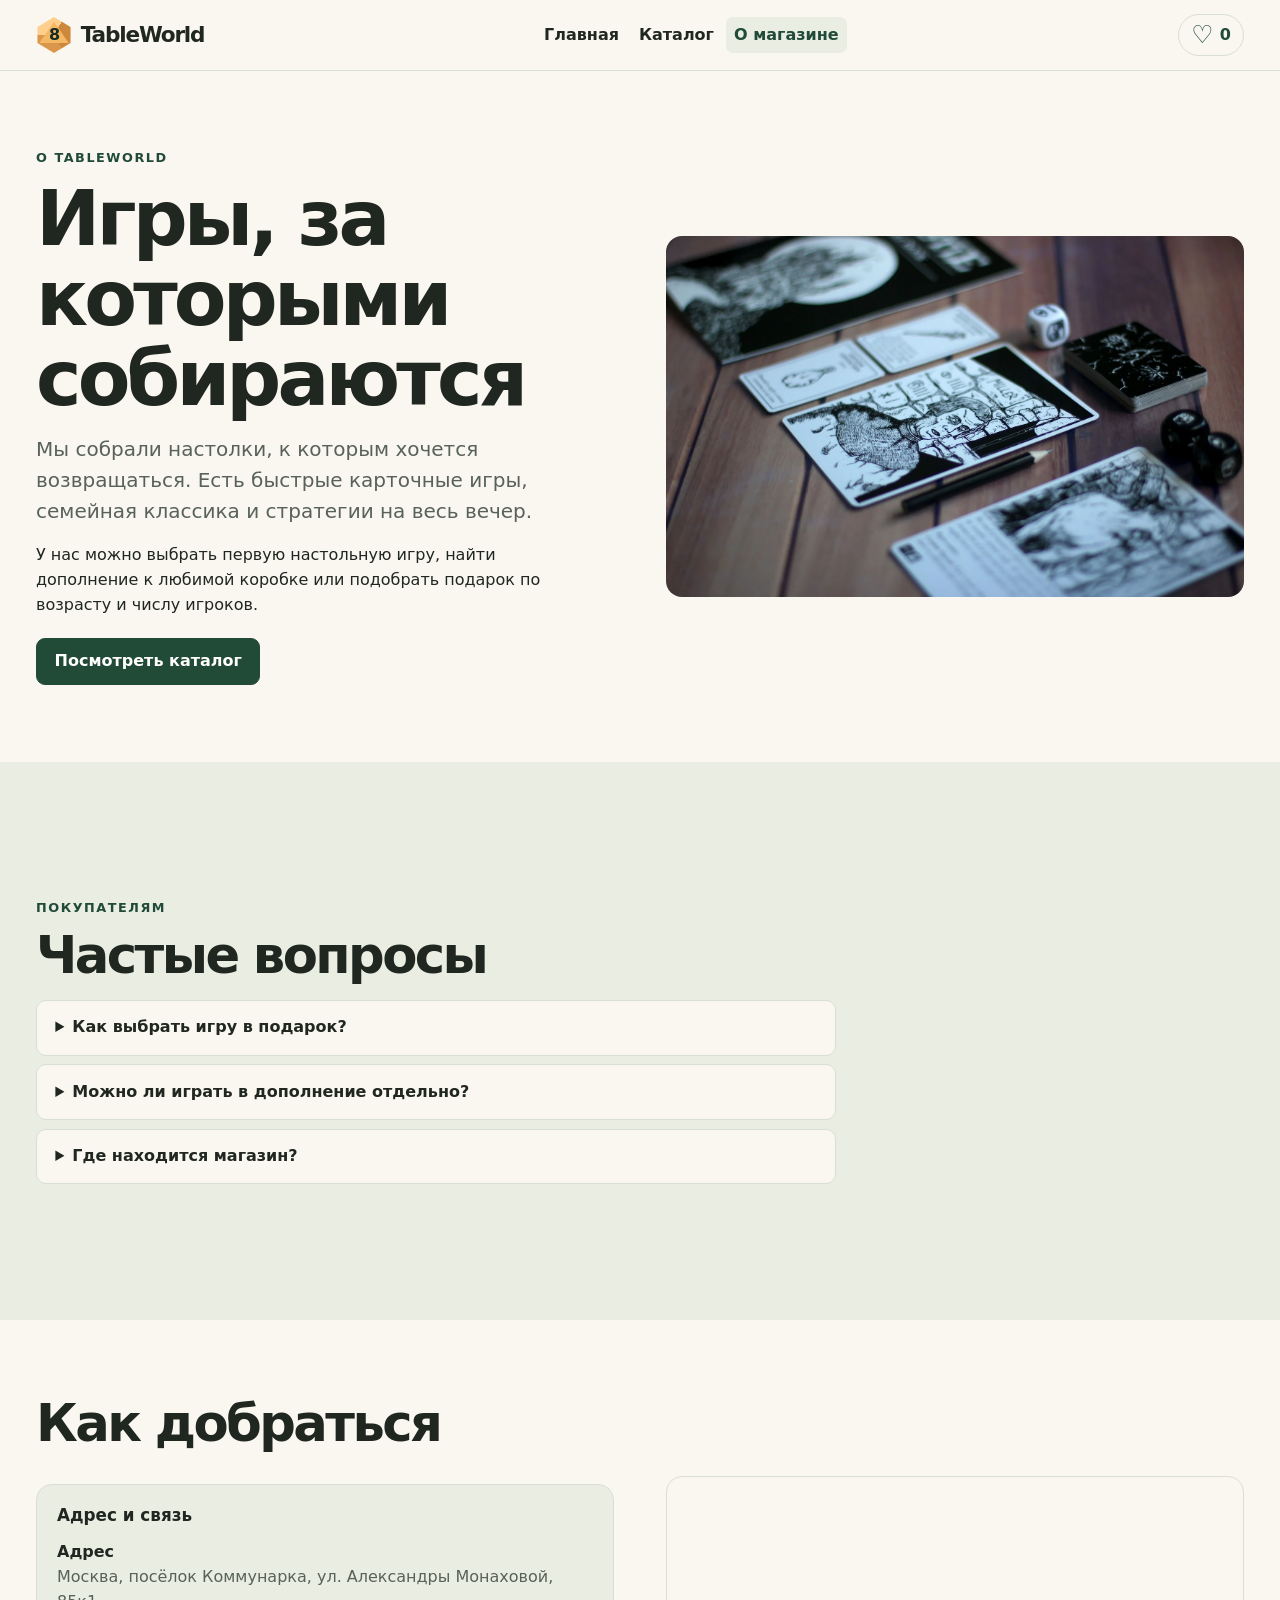
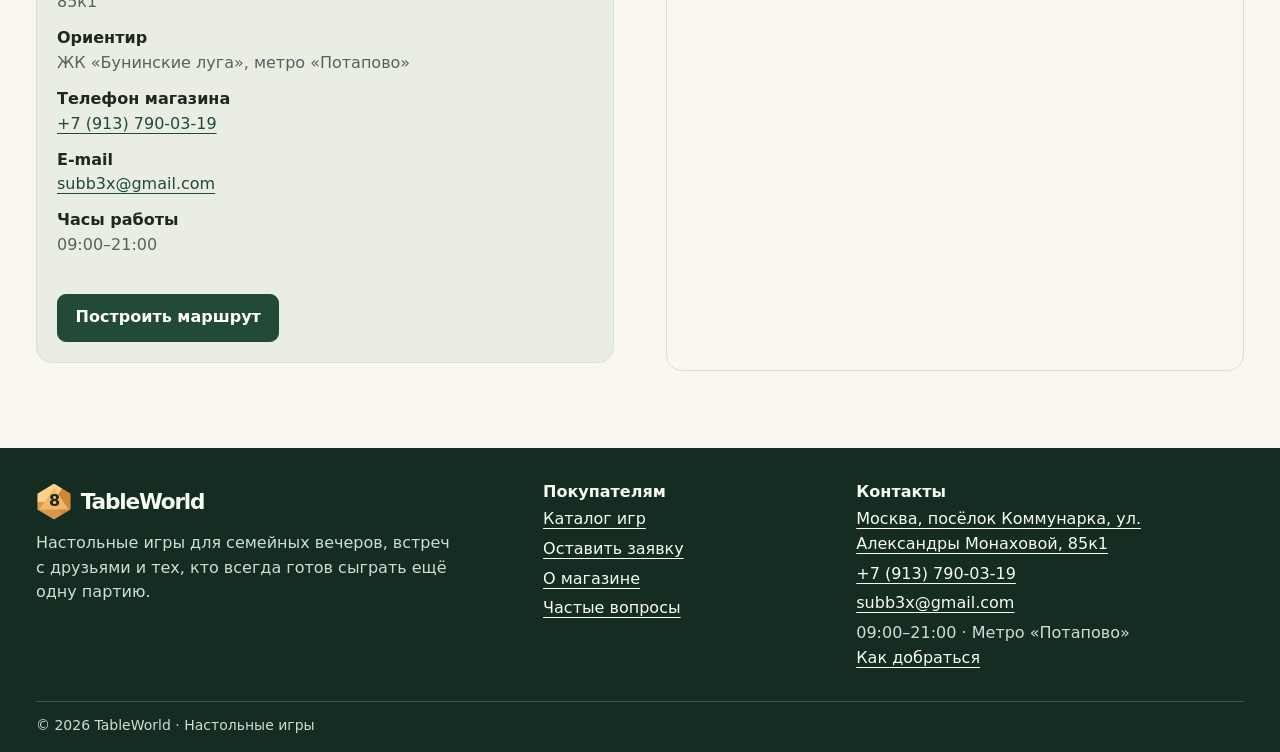
==== about.html @ c9aa9580 "Initial commit" ====
<!DOCTYPE html>
<html lang="ru">
<head>
  <meta charset="UTF-8">
  <meta name="viewport" content="width=device-width, initial-scale=1.0">
  <title>О магазине — TableWorld</title>
  <meta name="description" content="TableWorld — магазин настольных игр в Коммунарке.">
  <link rel="stylesheet" href="css/style.css">
  <link rel="stylesheet" href="css/responsive.css">
  <script src="js/products.js" defer></script>
  <script src="js/main.js" defer></script>
</head>
<body>
  <header class="site-header">
    <div class="wrap header-row">
      <a class="brand" href="index.html"><span class="brand-mark" aria-hidden="true">8</span>TableWorld</a>
      <nav class="site-nav" aria-label="Основная навигация">
        <a href="index.html">Главная</a>
        <a href="catalog.html">Каталог</a>
        <a href="about.html" aria-current="page">О магазине</a>
      </nav>
      <a class="favorites-link" href="catalog.html?favorites=1" aria-label="Избранное"><span aria-hidden="true">♡</span><span data-favorite-count>0</span></a>
    </div>
  </header>
  <main>
    <section class="wrap section split intro-screen">
      <div>
        <p class="eyebrow">О TableWorld</p>
        <h1>Игры, за которыми собираются</h1>
        <p class="lead">Мы собрали настолки, к которым хочется возвращаться. Есть быстрые карточные игры, семейная классика и стратегии на весь вечер.</p>
        <p>У нас можно выбрать первую настольную игру, найти дополнение к любимой коробке или подобрать подарок по возрасту и числу игроков.</p>
        <a class="button" href="catalog.html">Посмотреть каталог</a>
      </div>
      <img class="feature-photo" src="images/hero.webp" width="1200" height="800" alt="Игральные кости и блокноты на столе">
    </section>
    <section class="band" id="faq">
      <div class="wrap section info-screen">
        <p class="eyebrow">Покупателям</p>
        <h2>Частые вопросы</h2>
        <div class="faq">
          <details><summary>Как выбрать игру в подарок?</summary><p>Начните с возраста, количества игроков и времени партии. Для семейного вечера подойдут «Каркассон» и Ticket to Ride, для большой компании — «Кодовые имена» или «Саботёр».</p></details>
          <details><summary>Можно ли играть в дополнение отдельно?</summary><p>Дополнения «Манчкин 2» и «Манчкин 3» требуют базовой игры. У самостоятельных вариаций, например «Монополия: Сделка», есть собственные правила и комплект карт.</p></details>
          <details><summary>Где находится магазин?</summary><p>В Коммунарке, рядом с метро «Потапово». Точный адрес и схема проезда есть в разделе <a href="#contacts">«Как добраться»</a>.</p></details>
        </div>
      </div>
    </section>
    <section class="wrap section" id="contacts">
      <div class="section-heading"><h2>Как добраться</h2></div>
      <div class="split">
        <div class="panel contact-panel">
          <h3>Адрес и связь</h3>
          <dl>
            <dt>Адрес</dt><dd>Москва, посёлок Коммунарка, ул. Александры Монаховой, 85к1</dd>
            <dt>Ориентир</dt><dd>ЖК «Бунинские луга», метро «Потапово»</dd>
            <dt>Телефон магазина</dt><dd><a href="tel:+79137900319">+7 (913) 790-03-19</a></dd>
            <dt>E-mail</dt><dd><a href="mailto:subb3x@gmail.com">subb3x@gmail.com</a></dd>
            <dt>Часы работы</dt><dd>09:00–21:00</dd>
          </dl>
          <a class="button" href="https://yandex.ru/maps/?rtext=~%D0%9C%D0%BE%D1%81%D0%BA%D0%B2%D0%B0%2C%20%D0%BF%D0%BE%D1%81%D1%91%D0%BB%D0%BE%D0%BA%20%D0%9A%D0%BE%D0%BC%D0%BC%D1%83%D0%BD%D0%B0%D1%80%D0%BA%D0%B0%2C%20%D1%83%D0%BB.%20%D0%90%D0%BB%D0%B5%D0%BA%D1%81%D0%B0%D0%BD%D0%B4%D1%80%D1%8B%20%D0%9C%D0%BE%D0%BD%D0%B0%D1%85%D0%BE%D0%B2%D0%BE%D0%B9%2C%2085%D0%BA1&amp;rtt=pd">Построить маршрут</a>
        </div>
        <iframe class="map" title="Карта: улица Александры Монаховой, 85к1" src="https://yandex.ru/map-widget/v1/?mode=search&amp;text=%D0%9C%D0%BE%D1%81%D0%BA%D0%B2%D0%B0%2C%20%D0%BF%D0%BE%D1%81%D1%91%D0%BB%D0%BE%D0%BA%20%D0%9A%D0%BE%D0%BC%D0%BC%D1%83%D0%BD%D0%B0%D1%80%D0%BA%D0%B0%2C%20%D1%83%D0%BB.%20%D0%90%D0%BB%D0%B5%D0%BA%D1%81%D0%B0%D0%BD%D0%B4%D1%80%D1%8B%20%D0%9C%D0%BE%D0%BD%D0%B0%D1%85%D0%BE%D0%B2%D0%BE%D0%B9%2C%2085%D0%BA1&amp;z=17" loading="lazy" allowfullscreen></iframe>
      </div>
    </section>
  </main>
  <footer class="site-footer">
    <div class="wrap">
      <div class="footer-grid">
        <div>
          <a class="brand" href="index.html"><span class="brand-mark" aria-hidden="true">8</span>TableWorld</a>
          <p>Настольные игры для семейных вечеров, встреч с друзьями и тех, кто всегда готов сыграть ещё одну партию.</p>
        </div>
        <div>
          <h2>Покупателям</h2>
          <a href="catalog.html">Каталог игр</a>
          <a href="order.html">Оставить заявку</a>
          <a href="about.html">О магазине</a>
          <a href="about.html#faq">Частые вопросы</a>
        </div>
        <div>
          <h2>Контакты</h2>
          <a href="https://yandex.ru/maps/?text=%D0%9C%D0%BE%D1%81%D0%BA%D0%B2%D0%B0%2C%20%D0%BF%D0%BE%D1%81%D1%91%D0%BB%D0%BE%D0%BA%20%D0%9A%D0%BE%D0%BC%D0%BC%D1%83%D0%BD%D0%B0%D1%80%D0%BA%D0%B0%2C%20%D1%83%D0%BB.%20%D0%90%D0%BB%D0%B5%D0%BA%D1%81%D0%B0%D0%BD%D0%B4%D1%80%D1%8B%20%D0%9C%D0%BE%D0%BD%D0%B0%D1%85%D0%BE%D0%B2%D0%BE%D0%B9%2C%2085%D0%BA1">Москва, посёлок Коммунарка, ул. Александры Монаховой, 85к1</a>
          <a href="tel:+79137900319">+7 (913) 790-03-19</a>
          <a href="mailto:subb3x@gmail.com">subb3x@gmail.com</a>
          <p>09:00–21:00 · Метро «Потапово»</p>
          <a href="about.html#contacts">Как добраться</a>
        </div>
      </div>
      <p class="footer-bottom">© 2026 TableWorld · Настольные игры</p>
    </div>
  </footer>
  <button class="to-top" type="button" aria-label="Наверх" title="Наверх" hidden>↑</button>
</body>
</html>
---- css/style.css ----
:root {
  color-scheme: light;
  --paper: #f9f7f0;
  --white: #fff;
  --ink: #202620;
  --muted: #596258;
  --green: #214a37;
  --dark: #142c22;
  --line: #dadfd4;
  --sage: #e9ede2;
  --accent: #f4b763;
  --radius: 16px;
  --wrap: 1280px;
}

*, *::before, *::after { box-sizing: border-box; }
html { scroll-behavior: smooth; scroll-padding-top: 98px; }
body { margin: 0; background: var(--paper); color: var(--ink); font: 1rem/1.55 system-ui, sans-serif; }
main { min-height: 52vh; }
img { display: block; max-width: 100%; height: auto; }
a { color: var(--green); text-underline-offset: .22em; }
a:hover { color: #7a4428; }
button, input, select, textarea { font: inherit; }
button { cursor: pointer; }
:focus-visible { outline: 3px solid #bc6a30; outline-offset: 3px; }
[hidden] { display: none !important; }
h1, h2, h3, p { margin: 0; }
h1, h2 { line-height: 1.04; letter-spacing: -.05em; }
h1 { font-size: clamp(2.45rem, 6vw, 5rem); }
h2 { font-size: clamp(1.9rem, 4vw, 3.35rem); }
h3 { font-size: 1.05rem; line-height: 1.25; }
p + p { margin-top: .85rem; }

.wrap { width: min(calc(100% - 32px), var(--wrap)); margin-inline: auto; }
.section { padding-block: clamp(2.25rem, 6vw, 5.5rem); }
.eyebrow { margin-bottom: .7rem; color: var(--green); letter-spacing: .12em; text-transform: uppercase; font-size: .8rem; font-weight: 800; }
.lead { font-size: clamp(1.08rem, 2vw, 1.25rem); color: var(--muted); }
.muted { color: var(--muted); }
.sr-only { position: absolute; width: 1px; height: 1px; margin: -1px; overflow: hidden; clip-path: inset(50%); white-space: nowrap; }
.section-heading { display: flex; flex-wrap: wrap; align-items: end; justify-content: space-between; gap: 1rem; margin-bottom: 1.6rem; }

.button {
  display: inline-flex;
  align-items: center;
  justify-content: center;
  min-height: 46px;
  padding: .65rem 1.1rem;
  border: 1px solid var(--green);
  border-radius: 9px;
  background: var(--green);
  color: var(--white);
  text-decoration: none;
  font-weight: 700;
}
.button:hover { background: var(--dark); color: var(--white); }
.button.outline { background: transparent; color: var(--green); }
.button.outline:hover { background: var(--sage); }
.button.accent { border-color: var(--accent); background: var(--accent); color: var(--dark); }
.button.accent:hover { background: #ffd08d; }

.site-header { background: var(--paper); border-bottom: 1px solid var(--line); z-index: 5; }
.header-row { display: grid; grid-template-columns: 1fr auto; gap: .45rem 1rem; align-items: center; min-height: 70px; padding-block: .65rem; }
.brand { display: inline-flex; align-items: center; gap: .55rem; width: fit-content; color: inherit; text-decoration: none; font-size: 1.35rem; font-weight: 850; letter-spacing: -.055em; }
.brand-mark {
  position: relative;
  isolation: isolate;
  display: grid;
  place-items: center;
  flex: 0 0 36px;
  width: 36px;
  height: 36px;
  clip-path: polygon(50% 0, 96% 28%, 96% 72%, 50% 100%, 4% 72%, 4% 28%);
  background: conic-gradient(from 30deg, #ce883c 0deg 120deg, #da974c 120deg 240deg, #ffd08d 240deg);
  color: var(--dark);
  font-size: 1rem;
}
.brand-mark::before {
  position: absolute;
  z-index: -1;
  inset: 0;
  content: "";
  clip-path: polygon(50% 13%, 91% 72%, 9% 72%);
  background: var(--accent);
}
.site-nav { display: flex; flex-wrap: wrap; gap: .15rem .25rem; grid-column: 1 / -1; grid-row: 2; }
.site-nav a { padding: .35rem .5rem; border-radius: 7px; color: var(--ink); text-decoration: none; font-weight: 600; }
.site-nav a:hover, .site-nav [aria-current] { color: var(--green); background: var(--sage); }
.favorites-link { display: inline-flex; align-items: center; gap: .4rem; grid-column: 2; grid-row: 1; min-height: 42px; padding: .35rem .75rem; border: 1px solid var(--line); border-radius: 30px; text-decoration: none; font-weight: 700; }
.favorites-link span:first-child { font-size: 1.55rem; line-height: 1; }

.hero { position: relative; isolation: isolate; display: grid; align-items: center; min-height: min(690px, 83svh); padding-block: 4rem; background: #152621; color: var(--white); }
.hero picture, .hero img, .hero::after { position: absolute; inset: 0; width: 100%; height: 100%; }
.hero picture { z-index: -2; }
.hero img { object-fit: cover; object-position: center 56%; }
.hero::after { content: ""; z-index: -1; background: linear-gradient(90deg, #0a2019 0%, #10231bdf 35%, #13251b25 100%); }
.hero .eyebrow { color: #ffd895; }
.hero h1 { font-size: clamp(3.7rem, 10vw, 8rem); }
.hero p:not(.eyebrow) { max-width: 37ch; margin: 1.3rem 0 1.6rem; color: #f0f3eb; font-size: clamp(1rem, 2vw, 1.25rem); }
.home-visit { background: var(--sage); padding-block: clamp(2rem, 6vw, 5rem); }
.visit-grid, .split { display: grid; align-items: center; gap: clamp(1.4rem, 4vw, 4.5rem); }
.visit-grid p:not(.eyebrow), .split p:not(.eyebrow) { max-width: 52ch; margin-top: 1rem; }
.visit-grid .button, .split .button { margin-top: 1.25rem; }
.visit-grid img, .feature-photo { width: 100%; aspect-ratio: 16 / 10; object-fit: cover; border-radius: var(--radius); }
.visit-grid img { object-position: center 70%; }

.breadcrumbs { margin-bottom: 1.2rem; color: var(--muted); font-size: .875rem; }
.catalog-layout { display: grid; grid-template-columns: minmax(0, 1fr); gap: 1.25rem; margin-top: 1.5rem; }
.catalog-filters, .panel { min-width: 0; padding: 1.25rem; border: 1px solid var(--line); border-radius: var(--radius); background: var(--sage); }
.catalog-filters h2, .panel h2 { font-size: 1.35rem; letter-spacing: -.02em; margin-bottom: .9rem; }
.filters-form { display: grid; gap: .6rem; }
.filters-form > label, .order-form label { font-weight: 650; }
input:not([type="checkbox"]), select, textarea {
  width: 100%;
  min-width: 0;
  min-height: 44px;
  padding: .55rem .7rem;
  border: 1px solid #bac3b8;
  border-radius: 7px;
  background: var(--white);
  color: var(--ink);
}
fieldset { min-width: 0; margin: .15rem 0; padding: .55rem; border: 1px solid #bac3b8; border-radius: 7px; }
.filter-prices { display: grid; grid-template-columns: repeat(2, minmax(0, 1fr)); gap: .45rem; }
.filter-prices label { font-size: .875rem; }
.catalog-toolbar { display: flex; justify-content: space-between; align-items: center; flex-wrap: wrap; gap: .6rem; margin-bottom: .9rem; }
.catalog-tabs { display: flex; gap: .3rem; }
.catalog-tabs a { padding: .4rem .65rem; border-radius: 7px; text-decoration: none; font-weight: 650; }
.catalog-tabs [aria-current] { background: var(--green); color: var(--white); }
.products-grid { display: grid; grid-template-columns: minmax(0, 1fr); gap: .85rem; }
.product-card { display: flex; min-width: 0; flex-direction: column; background: var(--white); border: 1px solid var(--line); border-radius: 12px; overflow: hidden; }
.product-card:hover { border-color: #829989; }
.card-media, .detail-media { position: relative; min-width: 0; background: var(--white); }
.card-media img { width: 100%; aspect-ratio: 5 / 4; object-fit: contain; }
.favorite-button {
  position: absolute;
  top: .5rem;
  right: .5rem;
  display: grid;
  place-items: center;
  width: 44px;
  height: 44px;
  padding: 0;
  border: 1px solid var(--line);
  border-radius: 50%;
  background: var(--paper);
  color: var(--green);
  font-size: 1.4rem;
  line-height: 1;
}
.favorite-button[aria-pressed="true"] { color: #922f35; background: #ffe9e9; border-color: #dcabb0; }
.card-body { display: flex; flex: 1; flex-direction: column; gap: .28rem; padding: .72rem; }
.card-category, .card-meta { margin: 0; color: var(--muted); font-size: .82rem; }
.card-body h3 { overflow-wrap: anywhere; }
.card-body h3 a { text-decoration: none; color: inherit; }
.card-body h3 a:hover { text-decoration: underline; }
.card-bottom { display: flex; flex-wrap: wrap; align-items: baseline; justify-content: space-between; gap: .15rem .45rem; margin-top: auto; padding-top: .45rem; }
.card-bottom a { font-size: .875rem; }
.empty-state { padding: 1rem; border: 1px solid var(--line); border-radius: 10px; }

.product-details { display: grid; grid-template-columns: minmax(0, 1fr); gap: 1.75rem; align-items: start; }
.detail-media { border: 1px solid var(--line); border-radius: var(--radius); overflow: hidden; }
.detail-media img { width: 100%; }
.product-details h1 { font-size: clamp(2rem, 5vw, 4rem); margin-bottom: .75rem; }
.detail-price { margin: 1rem 0; font-weight: 800; font-size: 1.65rem; }
.table-wrapper { overflow-x: auto; margin: 1rem 0; }
.product-table { width: 100%; min-width: 25rem; border-collapse: collapse; }
.product-table caption { font-weight: 800; text-align: left; }
.product-table th, .product-table td { padding: .55rem; border-bottom: 1px solid var(--line); text-align: left; }
.order-page { max-width: 860px; }
.order-page .lead { margin: .9rem 0 1rem; }
.order-form { display: grid; grid-template-columns: minmax(0, 1fr); gap: .8rem; }
.order-form label { display: grid; min-width: 0; gap: .3rem; }
.order-form .checkbox { display: flex; align-items: baseline; font-weight: 500; }
.order-form textarea { resize: vertical; }
.form-status { margin: 0; }
.order-dialog { width: min(640px, calc(100% - 24px)); max-height: calc(100dvh - 24px); overflow: auto; padding: 1.25rem; border: none; border-radius: var(--radius); background: var(--paper); }
.order-dialog::backdrop { background: #10271dbb; }
.order-dialog h2 { font-size: 1.7rem; }
.dialog-close { width: 44px; height: 44px; border: 1px solid var(--line); border-radius: 50%; background: var(--white); font-size: 1.35rem; }

.band { background: var(--sage); }
.faq { display: grid; gap: .55rem; max-width: 800px; margin-top: 1.1rem; }
.faq details { padding: .9rem 1.15rem; border: 1px solid var(--line); border-radius: 10px; background: var(--paper); }
.faq summary { cursor: pointer; font-weight: 750; }
.faq p { margin-top: .5rem; }
.contact-panel dl { margin: .9rem 0 1rem; }
.contact-panel dt { font-weight: 750; }
.contact-panel dd { margin: 0 0 .7rem; color: var(--muted); }
.map { display: block; width: 100%; height: clamp(320px, 55svh, 540px); border: 1px solid var(--line); border-radius: var(--radius); background: var(--paper); }

.site-footer { padding: 2.25rem 0 1rem; background: var(--dark); color: #f8fbf4; }
.footer-grid { display: grid; gap: 1.4rem; }
.footer-grid h2 { font-size: 1rem; letter-spacing: 0; margin-bottom: .45rem; }
.footer-grid a { color: inherit; overflow-wrap: anywhere; }
.footer-grid a:not(.brand) { display: block; width: fit-content; margin-bottom: .3rem; }
.footer-grid p { color: #d0ddd5; max-width: 41ch; }
.footer-grid .brand { margin-bottom: .7rem; }
.footer-bottom { margin-top: 1.6rem; padding-top: .8rem; border-top: 1px solid #ffffff33; color: #d0ddd5; font-size: .875rem; }
.to-top {
  position: fixed;
  z-index: 6;
  right: max(12px, env(safe-area-inset-right));
  bottom: max(12px, env(safe-area-inset-bottom));
  display: grid;
  place-items: center;
  width: 48px;
  height: 48px;
  border: 1px solid #e5a958;
  border-radius: 50%;
  background: var(--accent);
  color: var(--dark);
  box-shadow: 0 4px 20px #142c2240;
  font-size: 1.45rem;
}
.to-top:hover { background: #ffd08d; }
---- css/responsive.css ----
@media (min-width: 500px) {
  .wrap { width: min(calc(100% - 48px), var(--wrap)); }
  .products-grid { grid-template-columns: repeat(2, minmax(0, 1fr)); }
}

@media (min-width: 768px) {
  .site-header { position: sticky; top: 0; }
  .header-row { grid-template-columns: auto 1fr auto; }
  .site-nav { grid-column: 2; grid-row: 1; justify-content: center; }
  .favorites-link { grid-column: 3; }
  .visit-grid, .split, .product-details { grid-template-columns: repeat(2, minmax(0, 1fr)); }
  .catalog-layout { grid-template-columns: 210px minmax(0, 1fr); }
  .catalog-filters { align-self: start; position: sticky; top: 92px; max-height: calc(100vh - 104px); overflow: auto; }
  .order-form { grid-template-columns: repeat(2, minmax(0, 1fr)); }
  .order-form .wide { grid-column: 1 / -1; }
  .footer-grid { grid-template-columns: 1.25fr .75fr 1fr; }
  .to-top { right: 24px; bottom: 24px; }
}

@media (min-width: 1024px) {
  .wrap { width: min(calc(100% - 72px), var(--wrap)); }
  .featured-grid { grid-template-columns: repeat(4, minmax(0, 1fr)); }
  .catalog-grid { grid-template-columns: repeat(4, minmax(0, 1fr)); }
  .home-picks, .intro-screen { min-height: 72svh; }
  .home-visit, .info-screen { min-height: 62svh; display: grid; align-content: center; }
  .catalog-page {
    min-height: 150svh;
    padding-block: clamp(2rem, 4vw, 3.5rem);
  }
  .catalog-grid .card-media img { height: clamp(108px, 14svh, 145px); }
}

@media (min-width: 1280px) {
  .catalog-grid { grid-template-columns: repeat(5, minmax(0, 1fr)); }
  .catalog-layout { grid-template-columns: 220px minmax(0, 1fr); gap: 1.5rem; }
}

@media (prefers-reduced-motion: reduce) {
  html { scroll-behavior: auto; }
}
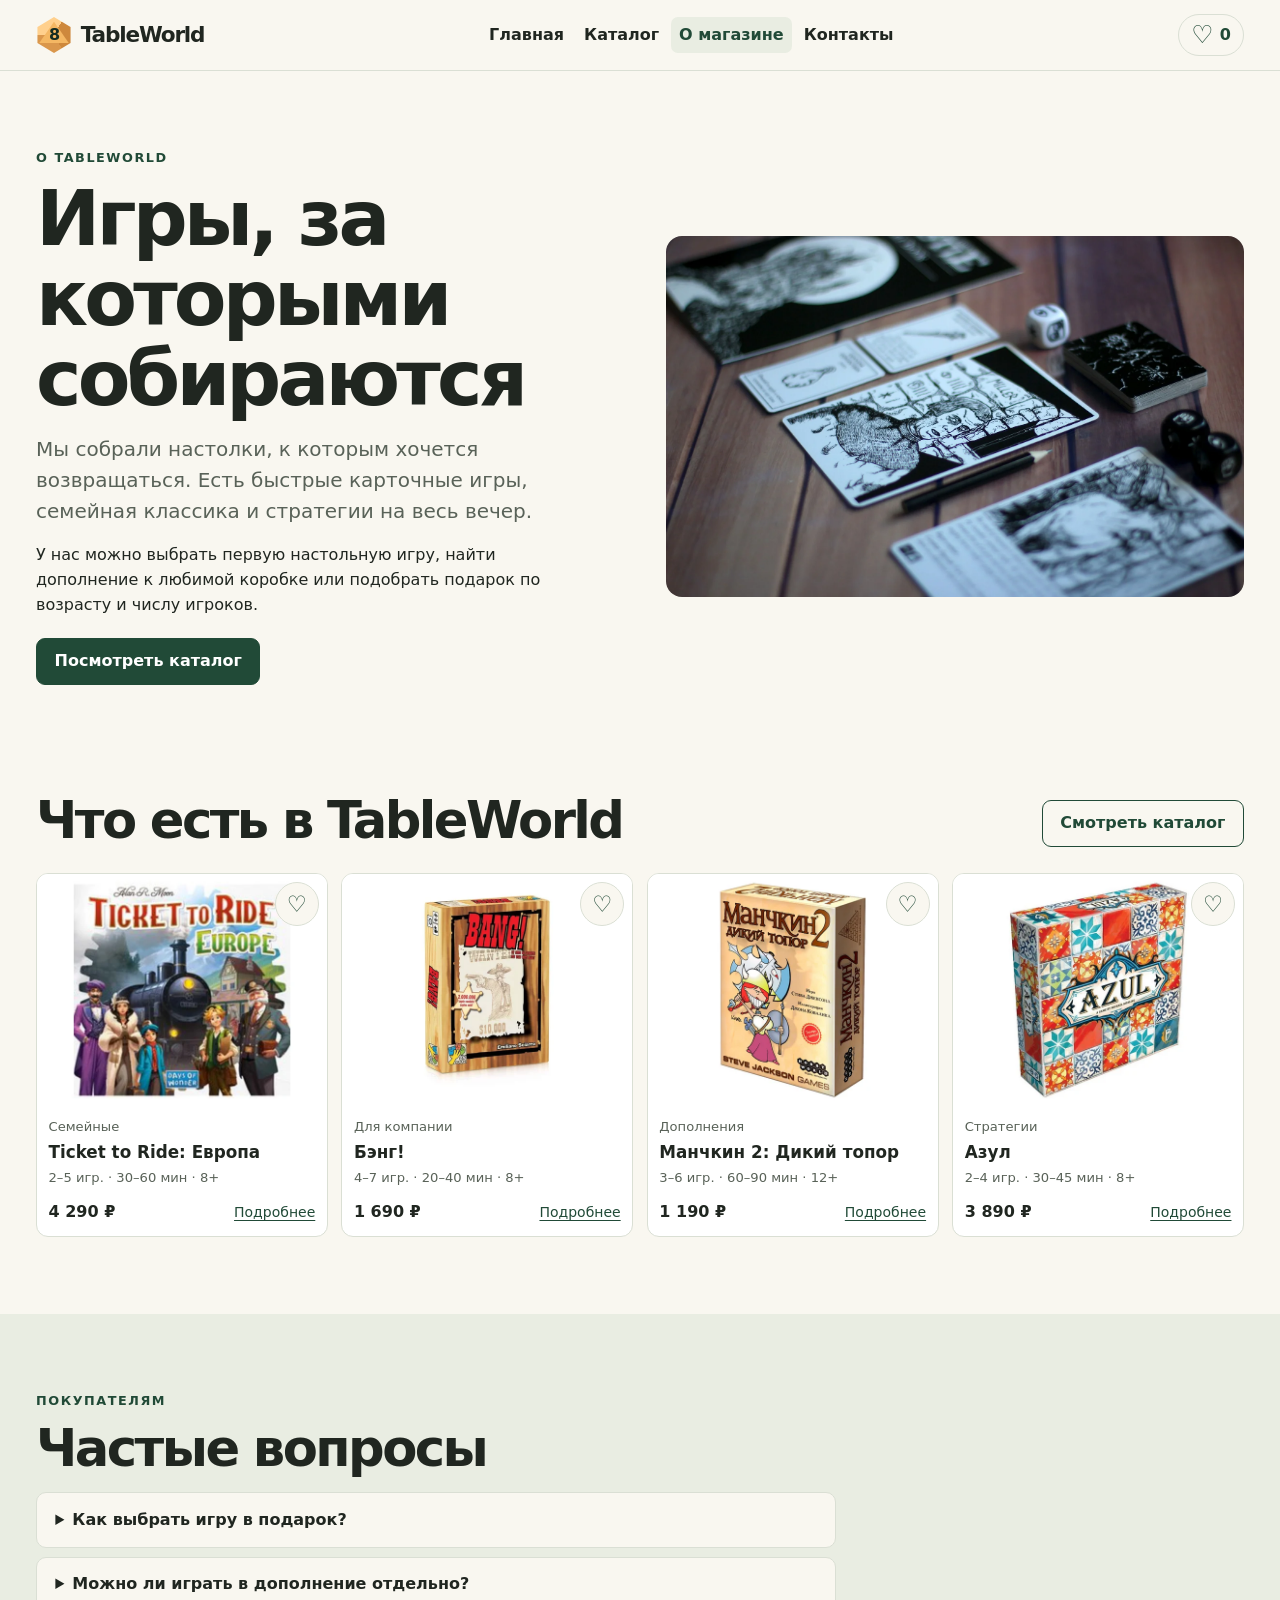
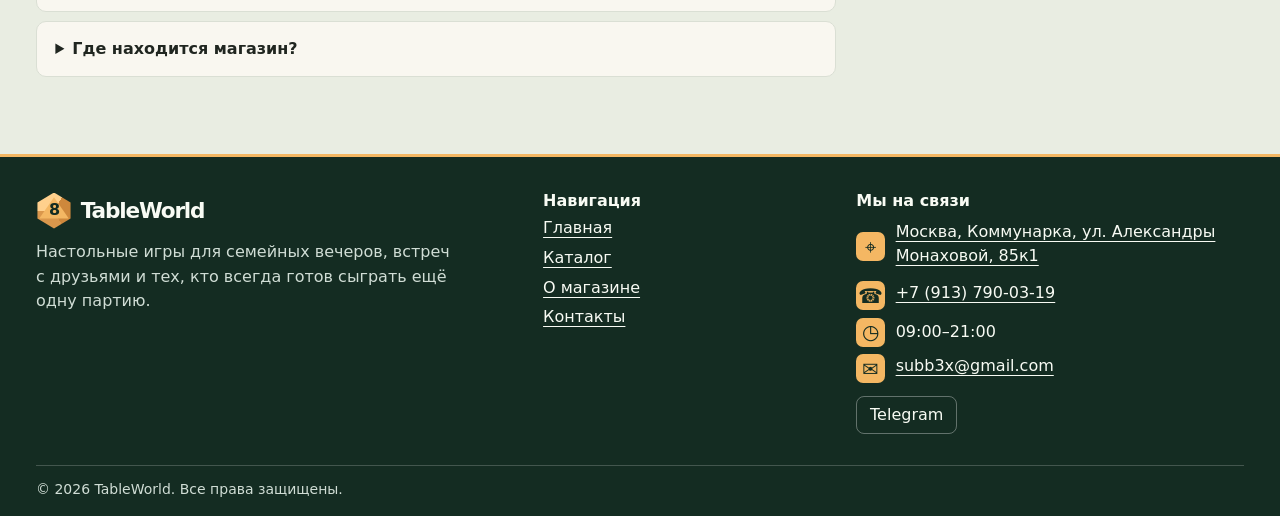
==== commit e852c805: "Адаптировал под требования" ====
--- a/about.html
+++ b/about.html
@@ -18,6 +18,7 @@
         <a href="index.html">Главная</a>
         <a href="catalog.html">Каталог</a>
         <a href="about.html" aria-current="page">О магазине</a>
+        <a href="contacts.html">Контакты</a>
       </nav>
       <a class="favorites-link" href="catalog.html?favorites=1" aria-label="Избранное"><span aria-hidden="true">♡</span><span data-favorite-count>0</span></a>
     </div>
@@ -33,6 +34,13 @@
       </div>
       <img class="feature-photo" src="images/hero.webp" width="1200" height="800" alt="Игральные кости и блокноты на столе">
     </section>
+    <section class="wrap section about-picks">
+      <div class="section-heading">
+        <h2>Что есть в TableWorld</h2>
+        <a class="button outline" href="catalog.html">Смотреть каталог</a>
+      </div>
+      <div class="products-grid featured-grid" data-featured="about"></div>
+    </section>
     <section class="band" id="faq">
       <div class="wrap section info-screen">
         <p class="eyebrow">Покупателям</p>
@@ -40,25 +48,8 @@
         <div class="faq">
           <details><summary>Как выбрать игру в подарок?</summary><p>Начните с возраста, количества игроков и времени партии. Для семейного вечера подойдут «Каркассон» и Ticket to Ride, для большой компании — «Кодовые имена» или «Саботёр».</p></details>
           <details><summary>Можно ли играть в дополнение отдельно?</summary><p>Дополнения «Манчкин 2» и «Манчкин 3» требуют базовой игры. У самостоятельных вариаций, например «Монополия: Сделка», есть собственные правила и комплект карт.</p></details>
-          <details><summary>Где находится магазин?</summary><p>В Коммунарке, рядом с метро «Потапово». Точный адрес и схема проезда есть в разделе <a href="#contacts">«Как добраться»</a>.</p></details>
+          <details><summary>Где находится магазин?</summary><p>В Коммунарке, рядом с метро «Потапово». Точный адрес и схема проезда есть в разделе <a href="contacts.html#contacts">«Как добраться»</a>.</p></details>
         </div>
-      </div>
-    </section>
-    <section class="wrap section" id="contacts">
-      <div class="section-heading"><h2>Как добраться</h2></div>
-      <div class="split">
-        <div class="panel contact-panel">
-          <h3>Адрес и связь</h3>
-          <dl>
-            <dt>Адрес</dt><dd>Москва, посёлок Коммунарка, ул. Александры Монаховой, 85к1</dd>
-            <dt>Ориентир</dt><dd>ЖК «Бунинские луга», метро «Потапово»</dd>
-            <dt>Телефон магазина</dt><dd><a href="tel:+79137900319">+7 (913) 790-03-19</a></dd>
-            <dt>E-mail</dt><dd><a href="mailto:subb3x@gmail.com">subb3x@gmail.com</a></dd>
-            <dt>Часы работы</dt><dd>09:00–21:00</dd>
-          </dl>
-          <a class="button" href="https://yandex.ru/maps/?rtext=~%D0%9C%D0%BE%D1%81%D0%BA%D0%B2%D0%B0%2C%20%D0%BF%D0%BE%D1%81%D1%91%D0%BB%D0%BE%D0%BA%20%D0%9A%D0%BE%D0%BC%D0%BC%D1%83%D0%BD%D0%B0%D1%80%D0%BA%D0%B0%2C%20%D1%83%D0%BB.%20%D0%90%D0%BB%D0%B5%D0%BA%D1%81%D0%B0%D0%BD%D0%B4%D1%80%D1%8B%20%D0%9C%D0%BE%D0%BD%D0%B0%D1%85%D0%BE%D0%B2%D0%BE%D0%B9%2C%2085%D0%BA1&amp;rtt=pd">Построить маршрут</a>
-        </div>
-        <iframe class="map" title="Карта: улица Александры Монаховой, 85к1" src="https://yandex.ru/map-widget/v1/?mode=search&amp;text=%D0%9C%D0%BE%D1%81%D0%BA%D0%B2%D0%B0%2C%20%D0%BF%D0%BE%D1%81%D1%91%D0%BB%D0%BE%D0%BA%20%D0%9A%D0%BE%D0%BC%D0%BC%D1%83%D0%BD%D0%B0%D1%80%D0%BA%D0%B0%2C%20%D1%83%D0%BB.%20%D0%90%D0%BB%D0%B5%D0%BA%D1%81%D0%B0%D0%BD%D0%B4%D1%80%D1%8B%20%D0%9C%D0%BE%D0%BD%D0%B0%D1%85%D0%BE%D0%B2%D0%BE%D0%B9%2C%2085%D0%BA1&amp;z=17" loading="lazy" allowfullscreen></iframe>
       </div>
     </section>
   </main>
@@ -69,23 +60,25 @@
           <a class="brand" href="index.html"><span class="brand-mark" aria-hidden="true">8</span>TableWorld</a>
           <p>Настольные игры для семейных вечеров, встреч с друзьями и тех, кто всегда готов сыграть ещё одну партию.</p>
         </div>
+        <nav aria-label="Навигация в подвале">
+          <h2>Навигация</h2>
+          <a href="index.html">Главная</a>
+          <a href="catalog.html">Каталог</a>
+          <a href="about.html">О магазине</a>
+          <a href="contacts.html">Контакты</a>
+        </nav>
         <div>
-          <h2>Покупателям</h2>
-          <a href="catalog.html">Каталог игр</a>
-          <a href="order.html">Оставить заявку</a>
-          <a href="about.html">О магазине</a>
-          <a href="about.html#faq">Частые вопросы</a>
-        </div>
-        <div>
-          <h2>Контакты</h2>
-          <a href="https://yandex.ru/maps/?text=%D0%9C%D0%BE%D1%81%D0%BA%D0%B2%D0%B0%2C%20%D0%BF%D0%BE%D1%81%D1%91%D0%BB%D0%BE%D0%BA%20%D0%9A%D0%BE%D0%BC%D0%BC%D1%83%D0%BD%D0%B0%D1%80%D0%BA%D0%B0%2C%20%D1%83%D0%BB.%20%D0%90%D0%BB%D0%B5%D0%BA%D1%81%D0%B0%D0%BD%D0%B4%D1%80%D1%8B%20%D0%9C%D0%BE%D0%BD%D0%B0%D1%85%D0%BE%D0%B2%D0%BE%D0%B9%2C%2085%D0%BA1">Москва, посёлок Коммунарка, ул. Александры Монаховой, 85к1</a>
-          <a href="tel:+79137900319">+7 (913) 790-03-19</a>
-          <a href="mailto:subb3x@gmail.com">subb3x@gmail.com</a>
-          <p>09:00–21:00 · Метро «Потапово»</p>
-          <a href="about.html#contacts">Как добраться</a>
+          <h2>Мы на связи</h2>
+          <ul class="footer-contacts">
+            <li><span class="footer-icon" aria-hidden="true">⌖</span><a href="contacts.html#contacts">Москва, Коммунарка, ул. Александры Монаховой, 85к1</a></li>
+            <li><span class="footer-icon" aria-hidden="true">☎</span><a href="tel:+79137900319">+7 (913) 790-03-19</a></li>
+            <li><span class="footer-icon" aria-hidden="true">◷</span><span>09:00–21:00</span></li>
+            <li><span class="footer-icon" aria-hidden="true">✉</span><a href="mailto:subb3x@gmail.com">subb3x@gmail.com</a></li>
+          </ul>
+          <a class="social-link" href="https://t.me/suptrix">Telegram</a>
         </div>
       </div>
-      <p class="footer-bottom">© 2026 TableWorld · Настольные игры</p>
+      <p class="footer-bottom">© 2026 TableWorld. Все права защищены.</p>
     </div>
   </footer>
   <button class="to-top" type="button" aria-label="Наверх" title="Наверх" hidden>↑</button>
--- a/css/style.css
+++ b/css/style.css
@@ -16,7 +16,6 @@
 *, *::before, *::after { box-sizing: border-box; }
 html { scroll-behavior: smooth; scroll-padding-top: 98px; }
 body { margin: 0; background: var(--paper); color: var(--ink); font: 1rem/1.55 system-ui, sans-serif; }
-main { min-height: 52vh; }
 img { display: block; max-width: 100%; height: auto; }
 a { color: var(--green); text-underline-offset: .22em; }
 a:hover { color: #7a4428; }
@@ -33,6 +32,7 @@
 
 .wrap { width: min(calc(100% - 32px), var(--wrap)); margin-inline: auto; }
 .section { padding-block: clamp(2.25rem, 6vw, 5.5rem); }
+.about-picks { padding-top: 2rem; }
 .eyebrow { margin-bottom: .7rem; color: var(--green); letter-spacing: .12em; text-transform: uppercase; font-size: .8rem; font-weight: 800; }
 .lead { font-size: clamp(1.08rem, 2vw, 1.25rem); color: var(--muted); }
 .muted { color: var(--muted); }
@@ -188,6 +188,8 @@
 .contact-panel dd { margin: 0 0 .7rem; color: var(--muted); }
 .map { display: block; width: 100%; height: clamp(320px, 55svh, 540px); border: 1px solid var(--line); border-radius: var(--radius); background: var(--paper); }
 
+.contact-map .map { height: clamp(320px, 76svh, 850px); }
+
 .site-footer { padding: 2.25rem 0 1rem; background: var(--dark); color: #f8fbf4; }
 .footer-grid { display: grid; gap: 1.4rem; }
 .footer-grid h2 { font-size: 1rem; letter-spacing: 0; margin-bottom: .45rem; }
@@ -213,3 +215,24 @@
   font-size: 1.45rem;
 }
 .to-top:hover { background: #ffd08d; }
+
+.site-footer { border-top: 3px solid var(--accent); }
+.footer-contacts { display: grid; gap: .45rem; padding: 0; margin: .65rem 0 .8rem; list-style: none; }
+.footer-contacts li { display: flex; align-items: center; gap: .65rem; }
+.footer-contacts li a { margin: 0; }
+.footer-icon {
+  display: grid;
+  place-items: center;
+  flex: 0 0 29px;
+  height: 29px;
+  border-radius: 7px;
+  background: var(--accent);
+  color: var(--dark);
+  font-size: 1.25rem;
+  line-height: 1;
+}
+.social-link { padding: .35rem .8rem; border: 1px solid #ffffff55; border-radius: 8px; text-decoration: none; }
+.social-link:hover { background: #ffffff20; }
+.pagination { display: flex; flex-wrap: wrap; gap: .45rem; margin-top: 1rem; }
+.pagination button { min-width: 44px; min-height: 44px; padding: .35rem; color: var(--green); background: var(--white); border: 1px solid var(--line); border-radius: 8px; }
+.pagination [aria-current] { background: var(--green); color: var(--white); }
--- a/css/responsive.css
+++ b/css/responsive.css
@@ -19,19 +19,14 @@
 
 @media (min-width: 1024px) {
   .wrap { width: min(calc(100% - 72px), var(--wrap)); }
-  .featured-grid { grid-template-columns: repeat(4, minmax(0, 1fr)); }
-  .catalog-grid { grid-template-columns: repeat(4, minmax(0, 1fr)); }
-  .home-picks, .intro-screen { min-height: 72svh; }
-  .home-visit, .info-screen { min-height: 62svh; display: grid; align-content: center; }
-  .catalog-page {
-    min-height: 150svh;
-    padding-block: clamp(2rem, 4vw, 3.5rem);
-  }
-  .catalog-grid .card-media img { height: clamp(108px, 14svh, 145px); }
+  .featured-grid, .catalog-grid { grid-template-columns: repeat(4, minmax(0, 1fr)); }
+  .home-page .hero { min-height: 91svh; }
+  .home-visit img { height: clamp(380px, 57svh, 650px); }
+  .contact-overview img { height: clamp(320px, 48svh, 540px); }
+  .catalog-grid .card-media img { height: clamp(140px, 19svh, 205px); }
 }
 
 @media (min-width: 1280px) {
-  .catalog-grid { grid-template-columns: repeat(5, minmax(0, 1fr)); }
   .catalog-layout { grid-template-columns: 220px minmax(0, 1fr); gap: 1.5rem; }
 }
 
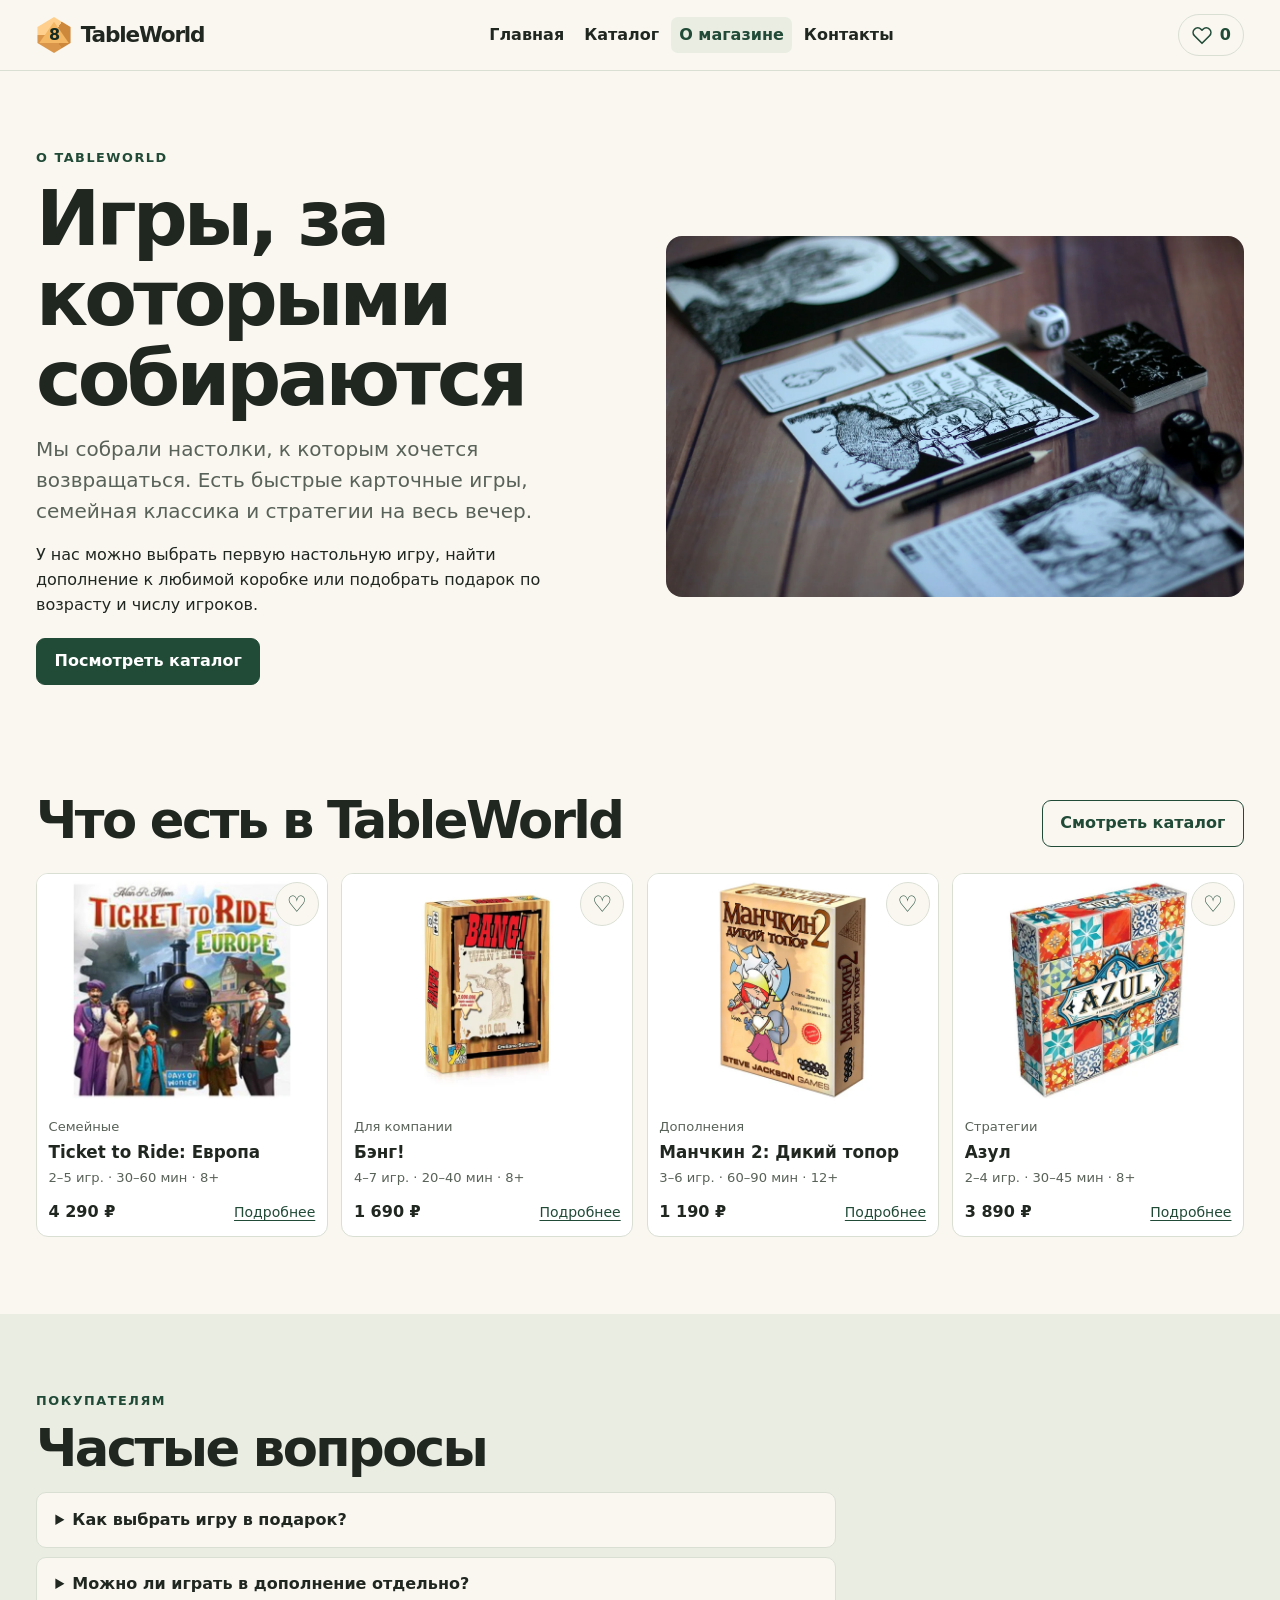
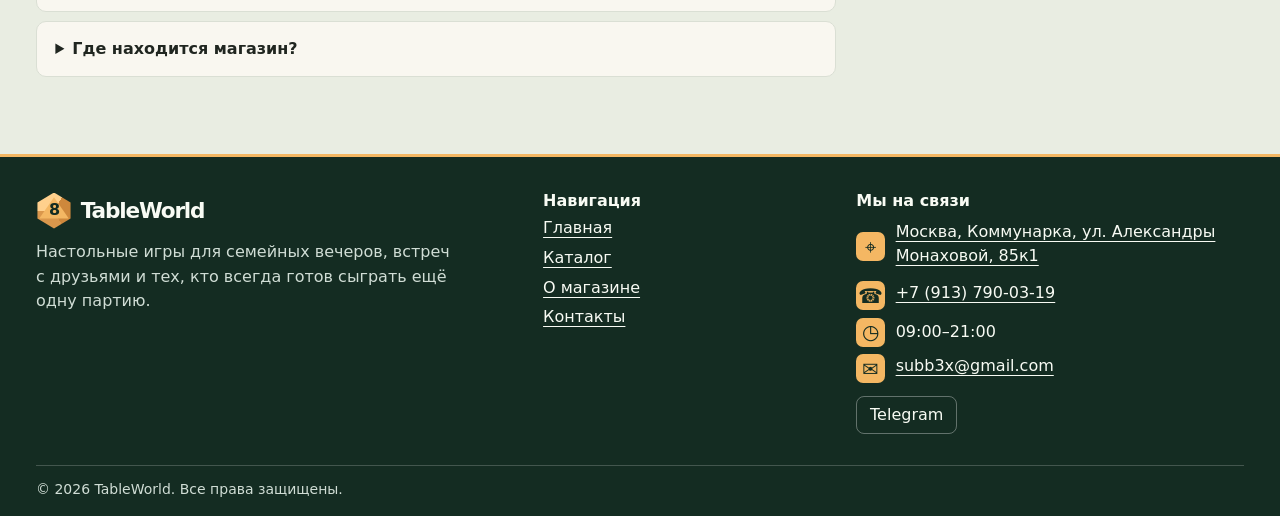
==== commit 8dbe1d9e: "Фикс сердечка в адаптиве" ====
--- a/about.html
+++ b/about.html
@@ -20,7 +20,7 @@
         <a href="about.html" aria-current="page">О магазине</a>
         <a href="contacts.html">Контакты</a>
       </nav>
-      <a class="favorites-link" href="catalog.html?favorites=1" aria-label="Избранное"><span aria-hidden="true">♡</span><span data-favorite-count>0</span></a>
+      <a class="favorites-link" href="catalog.html?favorites=1" aria-label="Избранное"><svg class="favorites-icon" viewBox="0 0 24 24" width="22" height="22" aria-hidden="true"><path d="M12 21 3.8 12.8a5 5 0 0 1 7.1-7.1L12 6.8l1.1-1.1a5 5 0 0 1 7.1 7.1Z"/></svg><span data-favorite-count>0</span></a>
     </div>
   </header>
   <main>
--- a/css/style.css
+++ b/css/style.css
@@ -86,7 +86,7 @@
 .site-nav a { padding: .35rem .5rem; border-radius: 7px; color: var(--ink); text-decoration: none; font-weight: 600; }
 .site-nav a:hover, .site-nav [aria-current] { color: var(--green); background: var(--sage); }
 .favorites-link { display: inline-flex; align-items: center; gap: .4rem; grid-column: 2; grid-row: 1; min-height: 42px; padding: .35rem .75rem; border: 1px solid var(--line); border-radius: 30px; text-decoration: none; font-weight: 700; }
-.favorites-link span:first-child { font-size: 1.55rem; line-height: 1; }
+.favorites-icon { display: block; flex: none; width: 22px; height: 22px; fill: none; stroke: currentColor; stroke-width: 1.8; stroke-linejoin: round; }
 
 .hero { position: relative; isolation: isolate; display: grid; align-items: center; min-height: min(690px, 83svh); padding-block: 4rem; background: #152621; color: var(--white); }
 .hero picture, .hero img, .hero::after { position: absolute; inset: 0; width: 100%; height: 100%; }
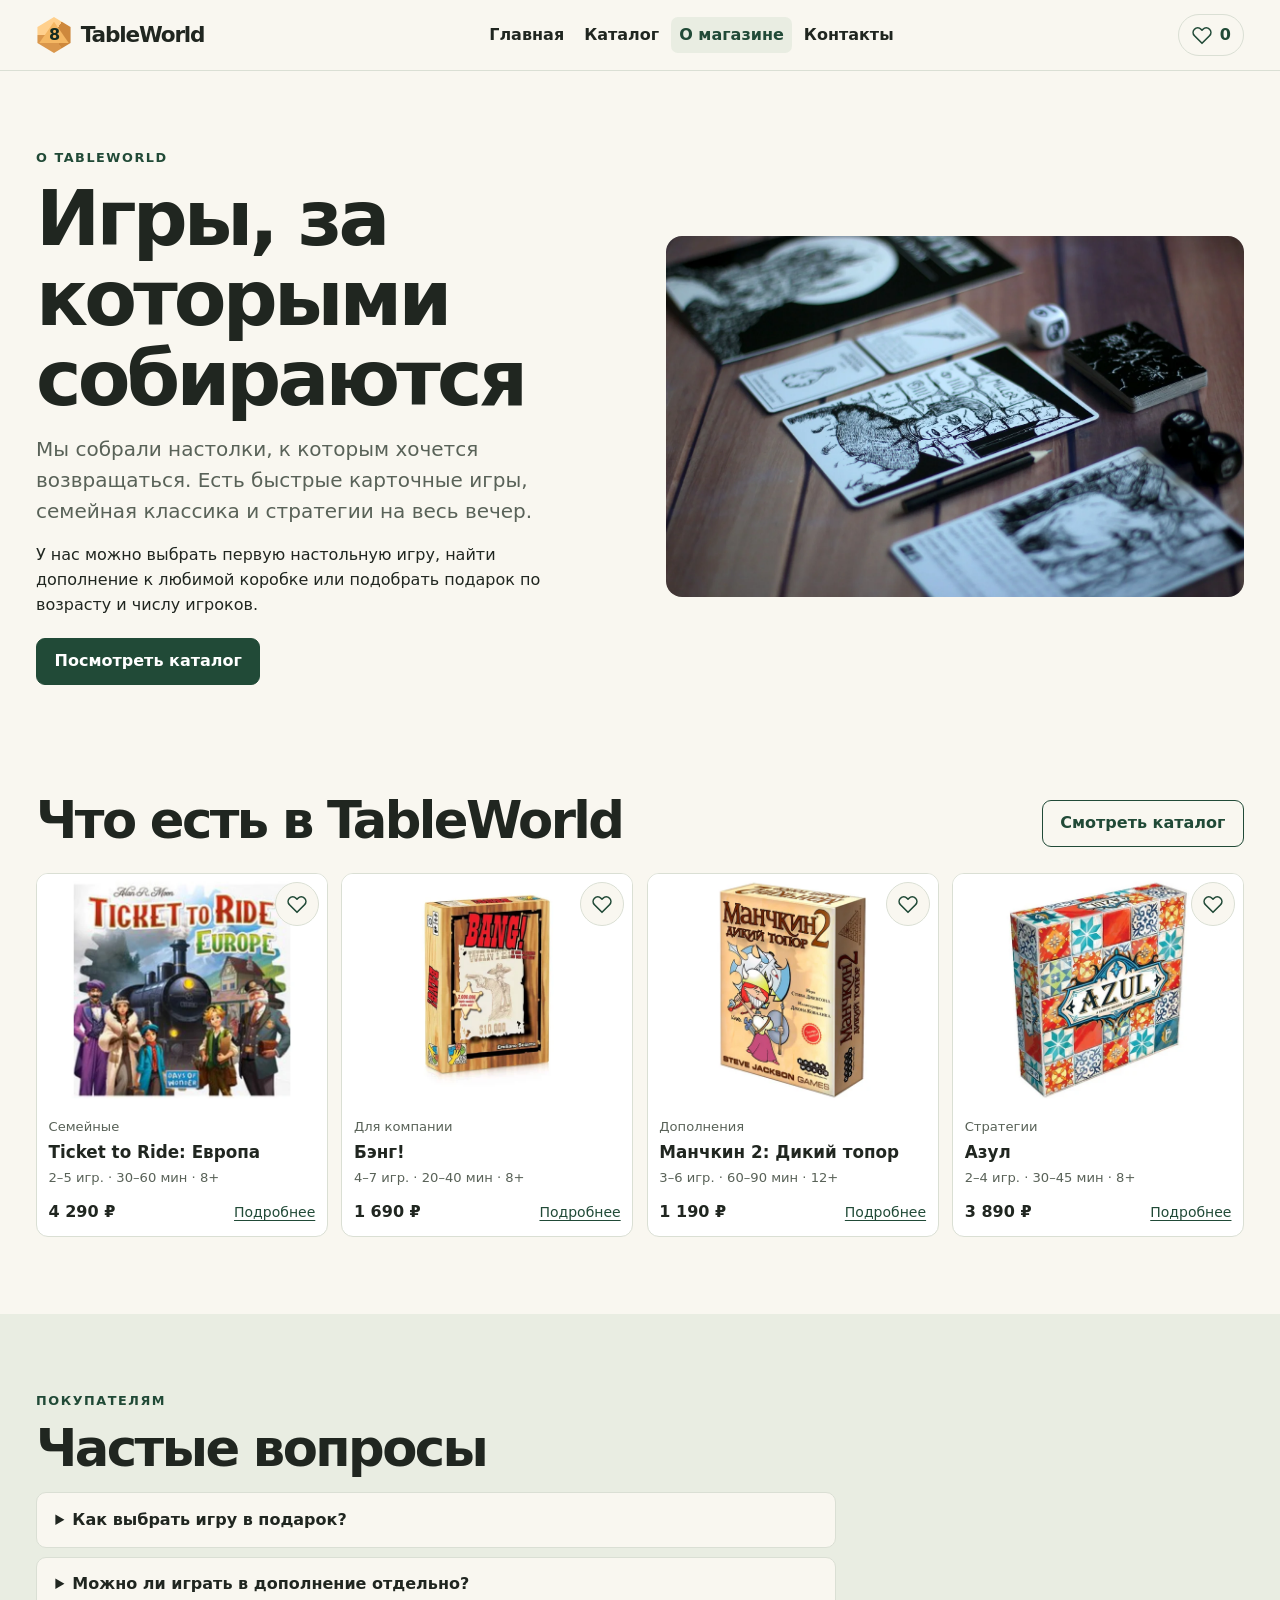
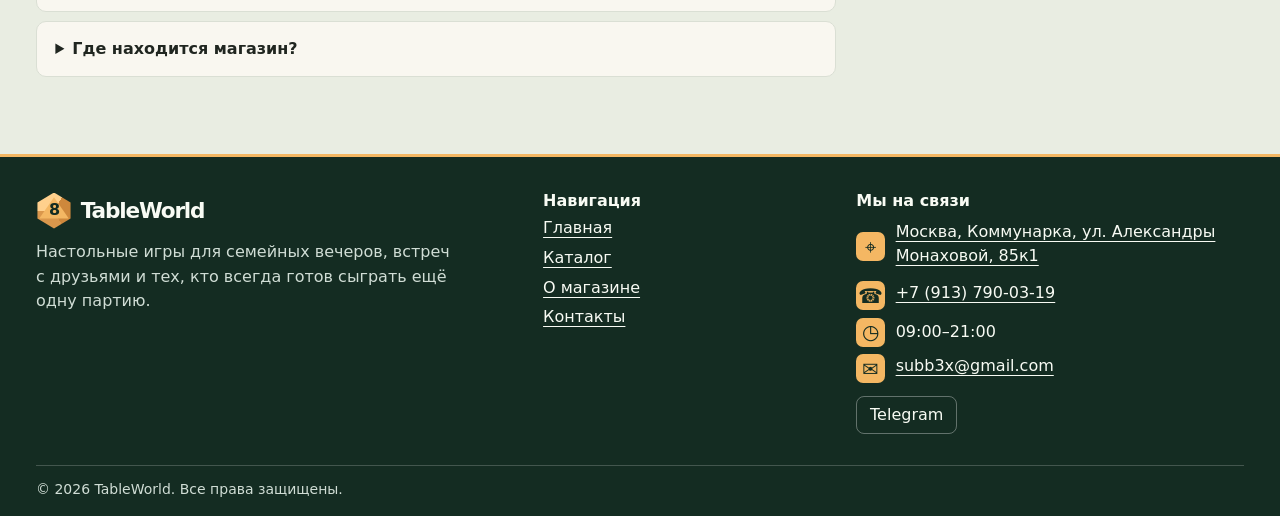
==== commit 194679f4: "Фикс сердечка в адаптиве 2" ====
--- a/about.html
+++ b/about.html
@@ -20,7 +20,7 @@
         <a href="about.html" aria-current="page">О магазине</a>
         <a href="contacts.html">Контакты</a>
       </nav>
-      <a class="favorites-link" href="catalog.html?favorites=1" aria-label="Избранное"><svg class="favorites-icon" viewBox="0 0 24 24" width="22" height="22" aria-hidden="true"><path d="M12 21 3.8 12.8a5 5 0 0 1 7.1-7.1L12 6.8l1.1-1.1a5 5 0 0 1 7.1 7.1Z"/></svg><span data-favorite-count>0</span></a>
+      <a class="favorites-link" href="catalog.html?favorites=1" aria-label="Избранное"><svg class="favorites-icon" viewBox="0 0 24 24" width="22" height="22" fill="none" stroke="currentColor" stroke-width="1.8" stroke-linejoin="round" aria-hidden="true"><path d="M12 21 3.8 12.8a5 5 0 0 1 7.1-7.1L12 6.8l1.1-1.1a5 5 0 0 1 7.1 7.1Z"/></svg><span data-favorite-count>0</span></a>
     </div>
   </header>
   <main>
--- a/css/style.css
+++ b/css/style.css
@@ -86,7 +86,7 @@
 .site-nav a { padding: .35rem .5rem; border-radius: 7px; color: var(--ink); text-decoration: none; font-weight: 600; }
 .site-nav a:hover, .site-nav [aria-current] { color: var(--green); background: var(--sage); }
 .favorites-link { display: inline-flex; align-items: center; gap: .4rem; grid-column: 2; grid-row: 1; min-height: 42px; padding: .35rem .75rem; border: 1px solid var(--line); border-radius: 30px; text-decoration: none; font-weight: 700; }
-.favorites-icon { display: block; flex: none; width: 22px; height: 22px; fill: none; stroke: currentColor; stroke-width: 1.8; stroke-linejoin: round; }
+.favorites-icon { display: block; flex: none; width: 22px; height: 22px; }
 
 .hero { position: relative; isolation: isolate; display: grid; align-items: center; min-height: min(690px, 83svh); padding-block: 4rem; background: #152621; color: var(--white); }
 .hero picture, .hero img, .hero::after { position: absolute; inset: 0; width: 100%; height: 100%; }
@@ -144,10 +144,10 @@
   border-radius: 50%;
   background: var(--paper);
   color: var(--green);
-  font-size: 1.4rem;
-  line-height: 1;
+  appearance: none;
 }
 .favorite-button[aria-pressed="true"] { color: #922f35; background: #ffe9e9; border-color: #dcabb0; }
+.favorite-button[aria-pressed="true"] .favorites-icon { fill: currentColor; }
 .card-body { display: flex; flex: 1; flex-direction: column; gap: .28rem; padding: .72rem; }
 .card-category, .card-meta { margin: 0; color: var(--muted); font-size: .82rem; }
 .card-body h3 { overflow-wrap: anywhere; }
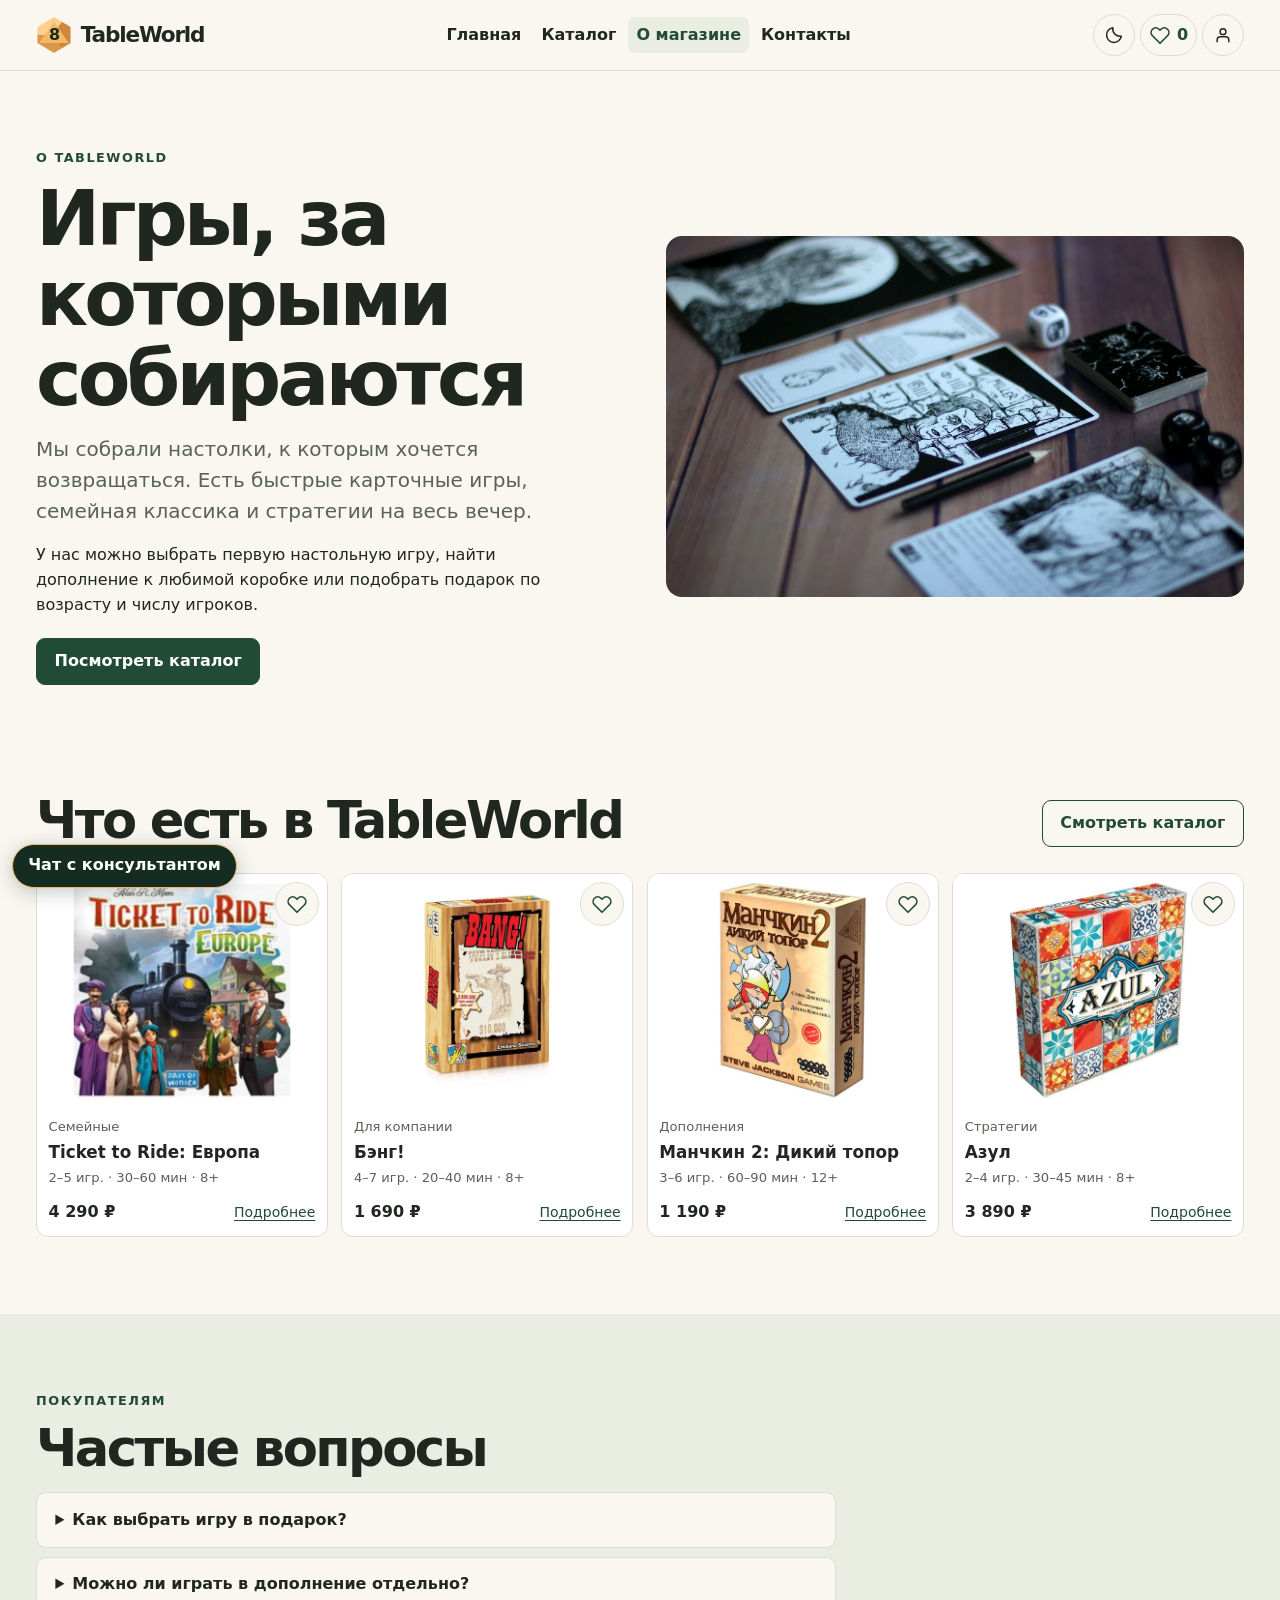
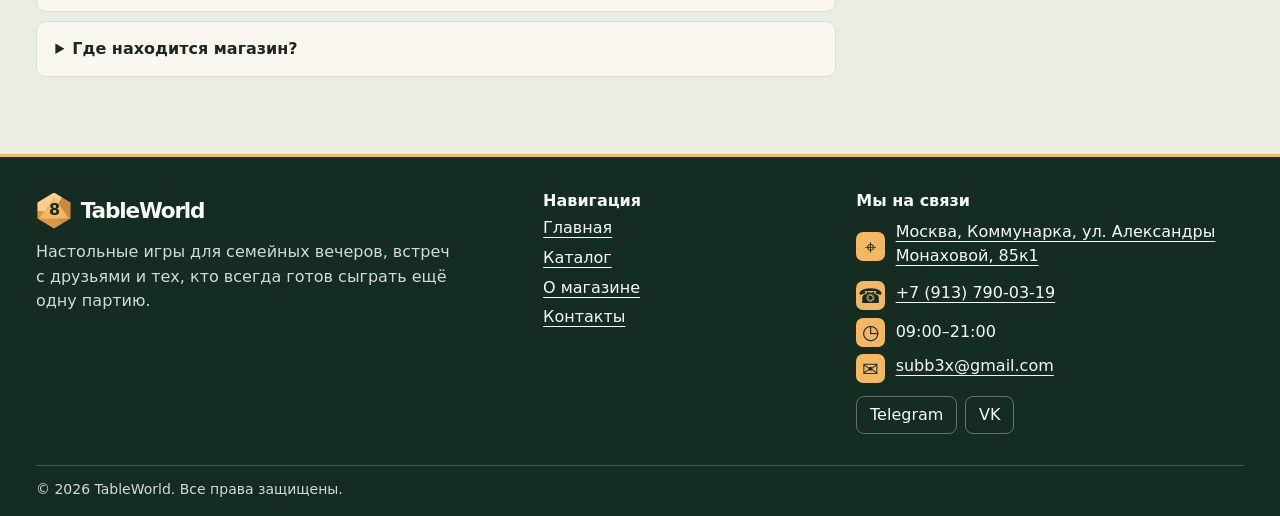
==== commit e6d0a629: "Фичи" ====
--- a/about.html
+++ b/about.html
@@ -5,10 +5,11 @@
   <meta name="viewport" content="width=device-width, initial-scale=1.0">
   <title>О магазине — TableWorld</title>
   <meta name="description" content="TableWorld — магазин настольных игр в Коммунарке.">
-  <link rel="stylesheet" href="css/style.css">
-  <link rel="stylesheet" href="css/responsive.css">
+  <script src="js/theme.js?v=profile-ui"></script>
+  <link rel="stylesheet" href="css/style.css?v=profile-ui">
+  <link rel="stylesheet" href="css/responsive.css?v=profile-ui">
   <script src="js/products.js" defer></script>
-  <script src="js/main.js" defer></script>
+  <script src="js/main.js?v=shared-favorites" defer></script>
 </head>
 <body>
   <header class="site-header">
@@ -20,7 +21,14 @@
         <a href="about.html" aria-current="page">О магазине</a>
         <a href="contacts.html">Контакты</a>
       </nav>
-      <a class="favorites-link" href="catalog.html?favorites=1" aria-label="Избранное"><svg class="favorites-icon" viewBox="0 0 24 24" width="22" height="22" fill="none" stroke="currentColor" stroke-width="1.8" stroke-linejoin="round" aria-hidden="true"><path d="M12 21 3.8 12.8a5 5 0 0 1 7.1-7.1L12 6.8l1.1-1.1a5 5 0 0 1 7.1 7.1Z"/></svg><span data-favorite-count>0</span></a>
+      <div class="header-actions">
+        <button class="theme-toggle" type="button" data-theme-toggle aria-label="Тёмная тема" title="Включить тёмную тему" aria-pressed="false">
+          <svg class="theme-icon theme-moon" viewBox="0 0 24 24" width="20" height="20" fill="none" stroke="currentColor" stroke-width="1.8" stroke-linecap="round" stroke-linejoin="round" aria-hidden="true"><path d="M20.8 13.4A8.8 8.8 0 0 1 10.6 3.2a8.9 8.9 0 1 0 10.2 10.2Z"/></svg>
+          <svg class="theme-icon theme-sun" viewBox="0 0 24 24" width="20" height="20" fill="none" stroke="currentColor" stroke-width="1.8" stroke-linecap="round" aria-hidden="true"><circle cx="12" cy="12" r="4"/><path d="M12 2v2m0 16v2M2 12h2m16 0h2M5 5l1.5 1.5m11 11L19 19M19 5l-1.5 1.5m-11 11L5 19"/></svg>
+        </button>
+        <a class="favorites-link" href="catalog.html?favorites=1" aria-label="Избранное"><img class="favorites-icon" src="images/heart-outline.svg" width="22" height="22" alt=""><span data-favorite-count>0</span></a>
+        <a class="account-link" href="account.html" aria-label="Личный кабинет" title="Личный кабинет"><svg class="account-icon" viewBox="0 0 24 24" width="20" height="20" fill="none" stroke="currentColor" stroke-width="1.8" stroke-linecap="round" aria-hidden="true"><circle cx="12" cy="8" r="3.5"/><path d="M5 20v-2a4 4 0 0 1 4-4h6a4 4 0 0 1 4 4v2"/></svg></a>
+      </div>
     </div>
   </header>
   <main>
@@ -75,12 +83,18 @@
             <li><span class="footer-icon" aria-hidden="true">◷</span><span>09:00–21:00</span></li>
             <li><span class="footer-icon" aria-hidden="true">✉</span><a href="mailto:subb3x@gmail.com">subb3x@gmail.com</a></li>
           </ul>
-          <a class="social-link" href="https://t.me/suptrix">Telegram</a>
+          <div class="social-links">
+            <a class="social-link" href="https://t.me/suptrix">Telegram</a>
+            <a class="social-link" href="https://vk.ru/id365700185">VK</a>
+          </div>
         </div>
       </div>
       <p class="footer-bottom">© 2026 TableWorld. Все права защищены.</p>
     </div>
   </footer>
-  <button class="to-top" type="button" aria-label="Наверх" title="Наверх" hidden>↑</button>
+  <button class="to-top" type="button" hidden>
+    <span class="brand-mark" aria-hidden="true">8</span>
+    <span>Вверх</span>
+  </button>
 </body>
 </html>
--- a/css/style.css
+++ b/css/style.css
@@ -85,8 +85,8 @@
 .site-nav { display: flex; flex-wrap: wrap; gap: .15rem .25rem; grid-column: 1 / -1; grid-row: 2; }
 .site-nav a { padding: .35rem .5rem; border-radius: 7px; color: var(--ink); text-decoration: none; font-weight: 600; }
 .site-nav a:hover, .site-nav [aria-current] { color: var(--green); background: var(--sage); }
-.favorites-link { display: inline-flex; align-items: center; gap: .4rem; grid-column: 2; grid-row: 1; min-height: 42px; padding: .35rem .75rem; border: 1px solid var(--line); border-radius: 30px; text-decoration: none; font-weight: 700; }
-.favorites-icon { display: block; flex: none; width: 22px; height: 22px; }
+.favorites-link { display: inline-flex; align-items: center; gap: .4rem; min-height: 42px; padding: .35rem .75rem; border: 1px solid var(--line); border-radius: 30px; text-decoration: none; font-weight: 700; }
+.favorites-icon { display: block; flex: none; width: 22px; height: 22px; object-fit: contain; }
 
 .hero { position: relative; isolation: isolate; display: grid; align-items: center; min-height: min(690px, 83svh); padding-block: 4rem; background: #152621; color: var(--white); }
 .hero picture, .hero img, .hero::after { position: absolute; inset: 0; width: 100%; height: 100%; }
@@ -130,7 +130,7 @@
 .product-card { display: flex; min-width: 0; flex-direction: column; background: var(--white); border: 1px solid var(--line); border-radius: 12px; overflow: hidden; }
 .product-card:hover { border-color: #829989; }
 .card-media, .detail-media { position: relative; min-width: 0; background: var(--white); }
-.card-media img { width: 100%; aspect-ratio: 5 / 4; object-fit: contain; }
+.card-media > a > img { width: 100%; aspect-ratio: 5 / 4; object-fit: contain; }
 .favorite-button {
   position: absolute;
   top: .5rem;
@@ -147,7 +147,6 @@
   appearance: none;
 }
 .favorite-button[aria-pressed="true"] { color: #922f35; background: #ffe9e9; border-color: #dcabb0; }
-.favorite-button[aria-pressed="true"] .favorites-icon { fill: currentColor; }
 .card-body { display: flex; flex: 1; flex-direction: column; gap: .28rem; padding: .72rem; }
 .card-category, .card-meta { margin: 0; color: var(--muted); font-size: .82rem; }
 .card-body h3 { overflow-wrap: anywhere; }
@@ -159,7 +158,7 @@
 
 .product-details { display: grid; grid-template-columns: minmax(0, 1fr); gap: 1.75rem; align-items: start; }
 .detail-media { border: 1px solid var(--line); border-radius: var(--radius); overflow: hidden; }
-.detail-media img { width: 100%; }
+.detail-media > img { width: 100%; }
 .product-details h1 { font-size: clamp(2rem, 5vw, 4rem); margin-bottom: .75rem; }
 .detail-price { margin: 1rem 0; font-weight: 800; font-size: 1.65rem; }
 .table-wrapper { overflow-x: auto; margin: 1rem 0; }
@@ -203,18 +202,21 @@
   z-index: 6;
   right: max(12px, env(safe-area-inset-right));
   bottom: max(12px, env(safe-area-inset-bottom));
-  display: grid;
-  place-items: center;
-  width: 48px;
-  height: 48px;
-  border: 1px solid #e5a958;
-  border-radius: 50%;
-  background: var(--accent);
-  color: var(--dark);
+  display: inline-flex;
+  align-items: center;
+  gap: .45rem;
+  min-height: 44px;
+  padding: .4rem .85rem .4rem .5rem;
+  border: 1px solid var(--accent);
+  border-radius: 999px;
+  background: var(--dark);
+  color: var(--white);
   box-shadow: 0 4px 20px #142c2240;
-  font-size: 1.45rem;
-}
-.to-top:hover { background: #ffd08d; }
+  font-size: .875rem;
+  font-weight: 750;
+}
+.to-top .brand-mark { flex-basis: 28px; width: 28px; height: 28px; font-size: .8rem; }
+.to-top:hover { background: var(--green); }
 
 .site-footer { border-top: 3px solid var(--accent); }
 .footer-contacts { display: grid; gap: .45rem; padding: 0; margin: .65rem 0 .8rem; list-style: none; }
@@ -236,3 +238,193 @@
 .pagination { display: flex; flex-wrap: wrap; gap: .45rem; margin-top: 1rem; }
 .pagination button { min-width: 44px; min-height: 44px; padding: .35rem; color: var(--green); background: var(--white); border: 1px solid var(--line); border-radius: 8px; }
 .pagination [aria-current] { background: var(--green); color: var(--white); }
+
+.header-actions {
+  grid-column: 2;
+  grid-row: 1;
+  display: flex;
+  align-items: center;
+  gap: .3rem;
+  justify-self: end;
+}
+.header-actions .favorites-link { padding-inline: .5rem; }
+.theme-toggle, .account-link {
+  display: inline-flex;
+  align-items: center;
+  justify-content: center;
+  min-height: 42px;
+  border: 1px solid var(--line);
+  border-radius: 999px;
+  background: var(--paper);
+  color: var(--ink);
+}
+.theme-toggle, .account-link { width: 42px; padding: 0; }
+.account-icon, .theme-icon { display: block; flex: none; }
+.theme-sun, [data-theme="dark"] .theme-moon { display: none; }
+[data-theme="dark"] .theme-sun { display: block; }
+.theme-toggle:hover, .account-link:hover, .account-link[aria-current] { background: var(--sage); }
+
+.social-links { display: flex; flex-wrap: wrap; gap: .5rem; }
+.contact-panel .social-link { border-color: var(--line); }
+.contact-panel .social-link:hover { background: var(--paper); }
+
+.account-page { display: grid; gap: clamp(1rem, 2.5vw, 1.75rem); max-width: 1100px; }
+.account-heading {
+  display: flex;
+  align-items: center;
+  gap: clamp(.85rem, 3vw, 1.5rem);
+  padding: clamp(1.25rem, 4vw, 2.5rem);
+  border-radius: var(--radius);
+  background: var(--dark);
+  color: #f8fbf4;
+}
+.account-heading h1 { font-size: clamp(1.9rem, 5vw, 3.5rem); }
+.account-heading p { margin-top: .6rem; color: #d0ddd5; }
+.account-badge {
+  display: grid;
+  flex: 0 0 auto;
+  place-items: center;
+  width: clamp(44px, 8vw, 68px);
+  aspect-ratio: 1;
+  border: 1px solid #f4b76355;
+  border-radius: 14px;
+  background: #f4b7631a;
+}
+.account-panel {
+  min-width: 0;
+  padding: clamp(1rem, 3vw, 1.75rem);
+  border: 1px solid var(--line);
+  border-radius: var(--radius);
+  background: var(--white);
+}
+.account-panel h2 { font-size: clamp(1.45rem, 3vw, 2rem); letter-spacing: -.03em; }
+.account-panel > h2 { margin-bottom: 1rem; }
+.account-panel .section-heading { align-items: center; margin-bottom: 1rem; }
+.account-form, .account-fields, .account-form label { display: grid; gap: .75rem; }
+.account-form label { gap: .35rem; font-weight: 650; }
+.account-form-actions { display: flex; flex-wrap: wrap; align-items: center; gap: .75rem; margin-top: .35rem; }
+.account-form p:empty { display: none; }
+.account-count {
+  display: inline-block;
+  margin-inline-start: .25rem;
+  padding: .2rem .5rem;
+  border-radius: 999px;
+  background: var(--sage);
+  color: var(--green);
+  font-size: .875rem;
+  letter-spacing: 0;
+  vertical-align: middle;
+}
+.account-empty {
+  display: flex;
+  align-items: center;
+  gap: .8rem;
+  padding: 1rem;
+  border: 1px dashed var(--line);
+  border-radius: 10px;
+  background: var(--paper);
+  color: var(--muted);
+}
+
+.chat-launch, .chat-widget {
+  position: fixed;
+  left: max(12px, env(safe-area-inset-left));
+  z-index: 8;
+}
+.chat-launch {
+  bottom: max(12px, env(safe-area-inset-bottom));
+  min-height: 44px;
+  border: 1px solid var(--accent);
+  border-radius: 999px;
+  padding: .55rem .95rem;
+  background: var(--dark);
+  color: #fff;
+  box-shadow: 0 4px 20px #142c2240;
+  font-weight: 700;
+}
+.chat-launch:hover { background: #214a37; }
+.chat-widget {
+  bottom: calc(max(12px, env(safe-area-inset-bottom)) + 54px);
+  display: flex;
+  flex-direction: column;
+  width: min(350px, calc(100vw - 24px));
+  height: min(560px, calc(100dvh - 80px - env(safe-area-inset-bottom)));
+  overflow: hidden;
+  border: 1px solid var(--line);
+  border-radius: var(--radius);
+  background: var(--paper);
+  color: var(--ink);
+  box-shadow: 0 10px 38px #142c2240;
+}
+.chat-heading { display: flex; flex: none; align-items: center; justify-content: space-between; gap: .75rem; padding: .65rem .85rem; border-bottom: 1px solid var(--line); }
+.chat-heading h2 { font-size: 1.15rem; letter-spacing: -.01em; }
+.chat-heading button {
+  width: 44px;
+  height: 44px;
+  padding: 0;
+  border: 1px solid var(--line);
+  border-radius: 50%;
+  background: var(--white);
+  color: var(--ink);
+  font-size: 1.35rem;
+}
+.chat-log { display: flex; flex: 1; flex-direction: column; gap: .55rem; padding: .8rem; min-height: 0; overflow-y: auto; overscroll-behavior: contain; }
+.chat-message { flex: none; align-self: flex-start; max-width: 90%; margin: 0; padding: .45rem .65rem; border-radius: 10px; background: var(--sage); overflow-wrap: anywhere; white-space: pre-wrap; }
+.chat-message.from-visitor { align-self: flex-end; background: var(--green); color: var(--white); }
+.chat-form { display: flex; flex: none; gap: .45rem; padding: .7rem; border-top: 1px solid var(--line); }
+.chat-form .button { padding-inline: .65rem; }
+
+:root[data-theme="dark"] {
+  color-scheme: dark;
+  --paper: #17231e;
+  --white: #202f28;
+  --ink: #f2f6ee;
+  --muted: #bac9be;
+  --green: #a7d7b3;
+  --line: #41554a;
+  --sage: #263a30;
+}
+[data-theme="dark"] a:hover { color: var(--accent); }
+[data-theme="dark"] .button:hover { color: #fff; }
+[data-theme="dark"] .button.outline:hover { color: var(--green); }
+[data-theme="dark"] .button.accent:hover { color: var(--dark); }
+[data-theme="dark"] .hero, [data-theme="dark"] .to-top { color: #fff; }
+[data-theme="dark"] .to-top:hover { background: #214a37; }
+[data-theme="dark"] .favorites-icon[src$="heart-outline.svg"] { filter: brightness(2.9) saturate(.7); }
+[data-theme="dark"] .card-media, [data-theme="dark"] .detail-media { background: #fff; }
+[data-theme="dark"] .order-dialog { color: var(--ink); }
+[data-theme="dark"] :is(input, select, textarea) { border-color: var(--line); }
+[data-theme="dark"] .chat-message.from-visitor { color: var(--dark); }
+
+@media (hover: hover) and (prefers-reduced-motion: no-preference) {
+  .product-card {
+    transition: transform 220ms ease-out, box-shadow 220ms ease-out, border-color 220ms ease-out;
+  }
+  .product-card:hover {
+    transform: translateY(-5px);
+    box-shadow: 0 12px 24px #142c2228;
+  }
+  .card-media { overflow: hidden; }
+  .card-media > a > img { transition: transform 260ms ease-out; }
+  .product-card:hover .card-media > a > img { transform: scale(1.045); }
+}
+
+@media (prefers-reduced-motion: no-preference) {
+  .hero-content { animation: hero-arrive 550ms ease-out both; }
+  .chat-widget { animation: chat-arrive 230ms ease-out both; }
+}
+
+@keyframes hero-arrive {
+  from { opacity: 0; transform: translateY(16px); }
+  to { opacity: 1; transform: translateY(0); }
+}
+@keyframes chat-arrive {
+  from { opacity: 0; transform: translateY(10px) scale(.98); }
+  to { opacity: 1; transform: translateY(0) scale(1); }
+}
+@keyframes theme-reveal {
+  from { clip-path: var(--theme-reveal-from); }
+  to { clip-path: var(--theme-reveal-to); }
+}
+::view-transition-old(root) { animation: none; }
+::view-transition-new(root) { animation: theme-reveal 460ms ease-out both; }
--- a/css/responsive.css
+++ b/css/responsive.css
@@ -1,3 +1,9 @@
+@media (max-width: 419px) {
+  .header-row { grid-template-columns: minmax(0, 1fr) auto; column-gap: .5rem; }
+  .header-row > .brand { gap: .35rem; font-size: 1.15rem; }
+  .header-row > .brand .brand-mark { flex-basis: 30px; width: 30px; height: 30px; }
+}
+
 @media (min-width: 500px) {
   .wrap { width: min(calc(100% - 48px), var(--wrap)); }
   .products-grid { grid-template-columns: repeat(2, minmax(0, 1fr)); }
@@ -7,8 +13,8 @@
   .site-header { position: sticky; top: 0; }
   .header-row { grid-template-columns: auto 1fr auto; }
   .site-nav { grid-column: 2; grid-row: 1; justify-content: center; }
-  .favorites-link { grid-column: 3; }
-  .visit-grid, .split, .product-details { grid-template-columns: repeat(2, minmax(0, 1fr)); }
+  .header-actions { grid-column: 3; }
+  .account-fields, .visit-grid, .split, .product-details { grid-template-columns: repeat(2, minmax(0, 1fr)); }
   .catalog-layout { grid-template-columns: 210px minmax(0, 1fr); }
   .catalog-filters { align-self: start; position: sticky; top: 92px; max-height: calc(100vh - 104px); overflow: auto; }
   .order-form { grid-template-columns: repeat(2, minmax(0, 1fr)); }
@@ -23,7 +29,7 @@
   .home-page .hero { min-height: 91svh; }
   .home-visit img { height: clamp(380px, 57svh, 650px); }
   .contact-overview img { height: clamp(320px, 48svh, 540px); }
-  .catalog-grid .card-media img { height: clamp(140px, 19svh, 205px); }
+  .catalog-grid .card-media > a > img { height: clamp(140px, 19svh, 205px); }
 }
 
 @media (min-width: 1280px) {
